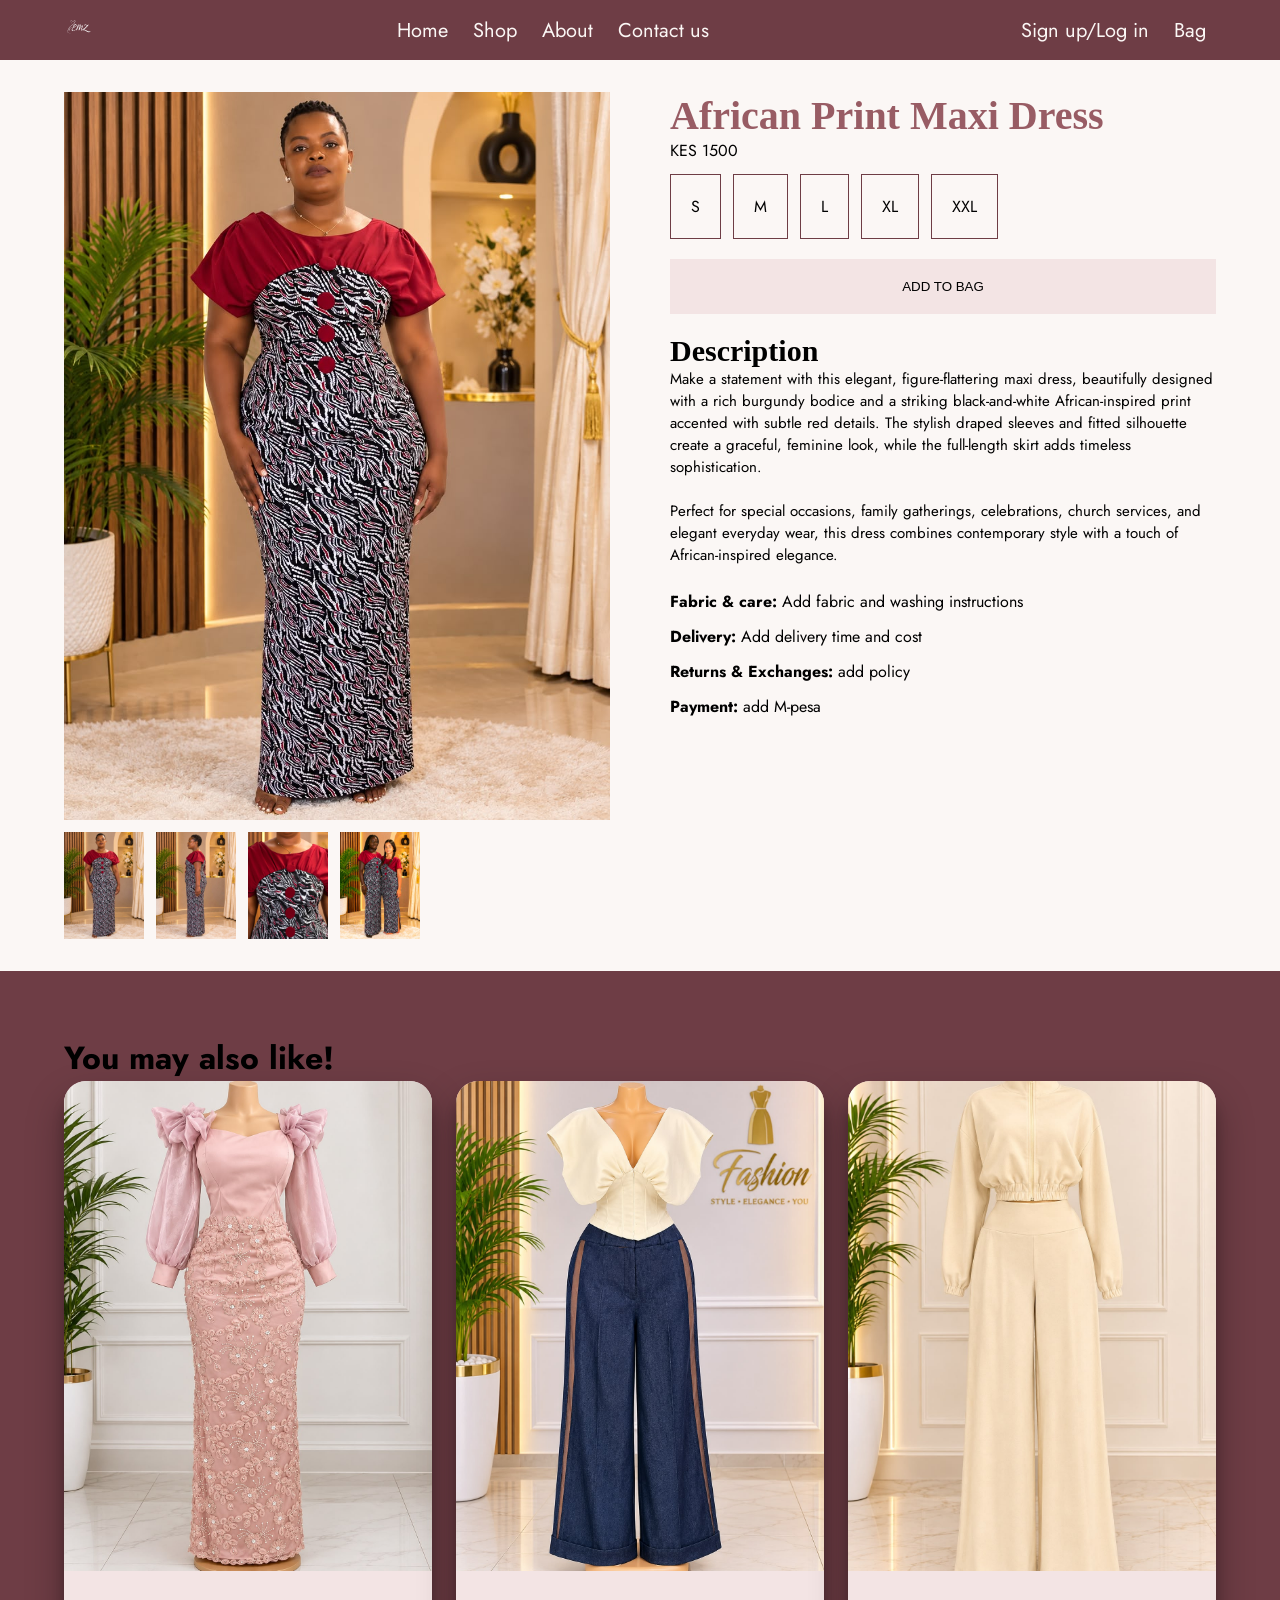
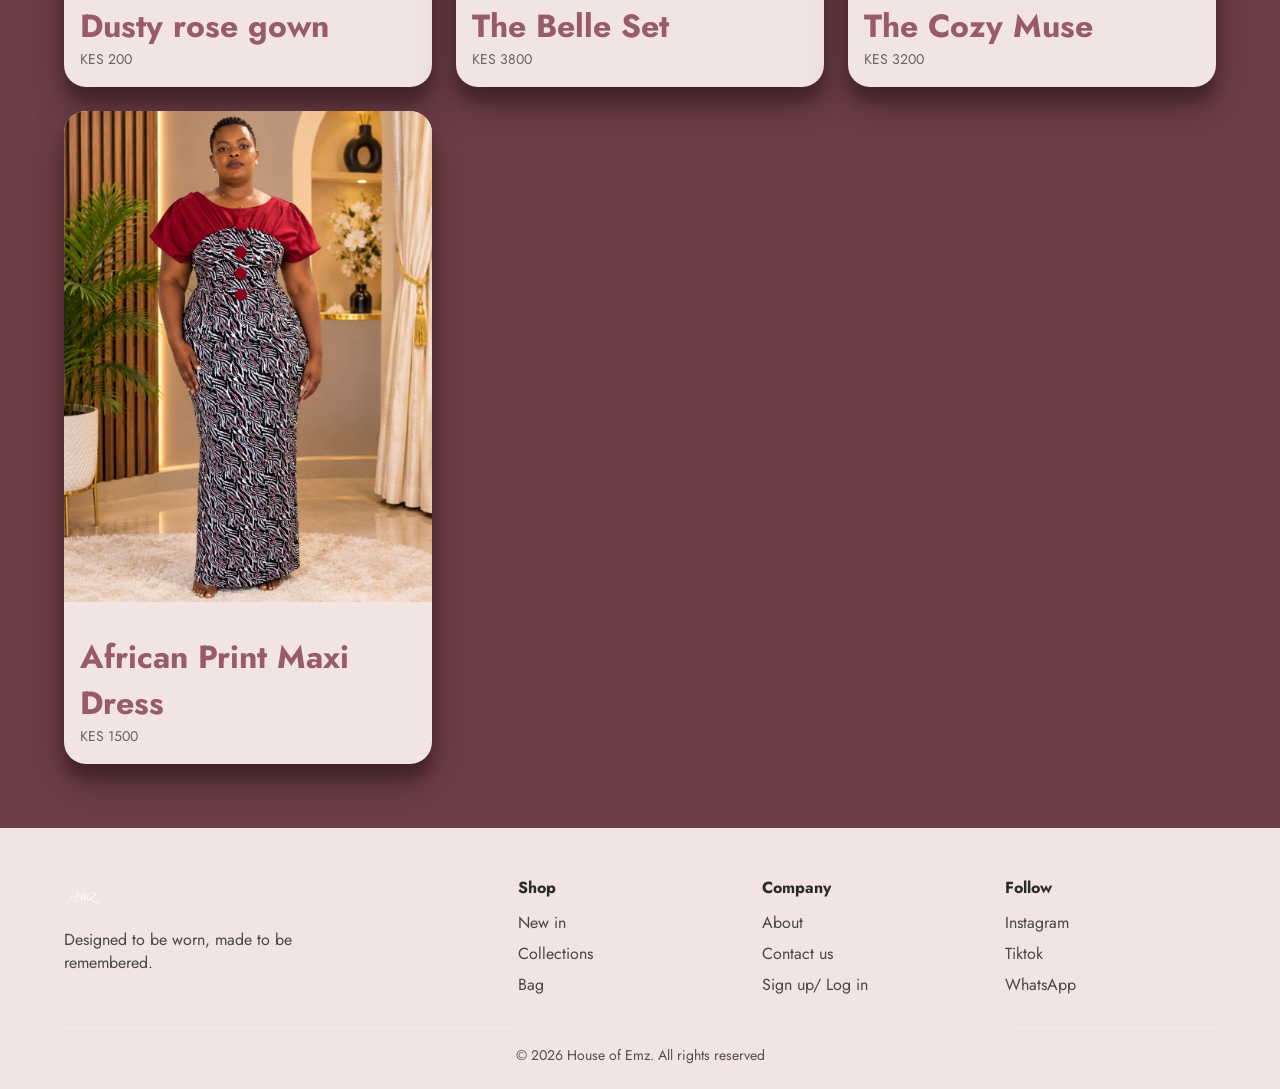
==== AfricanPrintMaxiDress.html @ 560baf7d "I was able to add an array with all the products information and learned I couuld get git an print i" ====
<!DOCTYPE html>
<html lang="en">
<head>
    <meta charset="UTF-8">
    <meta name="viewport" content="width=device-width, initial-scale=1.0">
    <title>House_of_Emz</title>
    <link rel="stylesheet" href="AfricanPrintMaxiDress.css">
    <link rel="preconnect" href="https://fonts.googleapis.com">
    <link rel="preconnect" href="https://fonts.gstatic.com" crossorigin>
    <link href="https://fonts.googleapis.com/css2?family=Jost:wght@400;500&display=swap" rel="stylesheet">
    <link href="https://fonts.googleapis.com/css2?family=Alfa+Slab+One&family=Festive&family=Imperial+Script&family=Lavishly+Yours&family=Monsieur+La+Doulaise&family=UnifrakturMaguntia&display=swap" rel="stylesheet">
</head>
<body>
    <header>
        <div class="logo">
            <img width="30" src="/Images/EMZ_logo.svg" alt="A logo">
        </div>

        <div class="menu">
            <a href="index.html">Home</a>
            <a href="">Shop</a>
            <a href="">About</a>
            <a href="">Contact us</a>
        </div>

        <div class="side_bar">
            <a href="">Sign up/Log in</a>
            <a href="">Bag</a>
        </div>
    </header>

    <div class="product">
        <div class="product-image">
            <img id="main-photo" src="Images/Design2.jpeg" alt="an image of burgundy & African print maxi dress">
            <div class="thumbnails">
                <img src="Images/Design2.jpeg" alt="Front view">
                <img src="Images/Design2_SideView.jpg" alt="Side view">
                <img src="Images/Design2_CloseUp.jpg" alt="">
                <img src="Images/Designe2_YoungerAge.jpg" alt=""> 
            </div>
            
        </div>
        <div class="product-description">
            <h2>African Print Maxi Dress</h2>
            <p>KES 1500</p>
            <div class="sizes">
                <p>S</p>
                <P>M</P>
                <p>L</p>
                <p>XL</p>
                <P>XXL</P>
            </div>
            <div class="button">
                <button class="add-to-bag">ADD TO BAG</button>
            </div>
            <div class="description">
                <h4>Description</h4>
                <p>Make a statement with this elegant, figure-flattering maxi dress, beautifully designed with a rich burgundy bodice and a 
                    striking black-and-white African-inspired print accented with subtle red details. The stylish draped sleeves and fitted 
                    silhouette create a graceful, feminine look, while the full-length skirt adds timeless sophistication.</p>
                    <br>
                <p>Perfect for special occasions, family gatherings, celebrations, church services, and elegant everyday wear, this dress 
                    combines contemporary style with a touch of African-inspired elegance.</p>
            </div>
            <div class="more-info">
                <p><b>Fabric & care: </b>Add fabric and washing instructions</p>
                <p><b>Delivery: </b>Add delivery time and cost</p>
                <p><b>Returns & Exchanges: </b>add policy</p>
                <p><b>Payment: </b>add M-pesa</p>
            </div>
        </div>
    </div>

    <div class="you-may-like">
        <h1>You may also like!</h1>
        <div class="designs">

            <a href="">
                <div class="design">
                    <img src="Images/Design1.jpg" alt="">
                    <div class="design-info">
                        <h1>Dusty rose gown</h1>
                            <p>KES 200</p>  
                    </div>
                </div>
            </a>

            <a href="">
                <div class="design">
                    <img src="Images/Design3.jpeg" alt="">
                    <div class="design-info">
                        <h1>The Belle Set</h1>
                            <p>KES 3800</p>  
                    </div>
                </div>
            </a>

            <a href="">
                <div class="design">
                    <img src="Images/Design4.jpg" alt="">
                    <div class="design-info">
                        <h1>The Cozy Muse</h1>
                            <p>KES 3200</p>  
                    </div>
                </div>
            </a>

            <a href="">
                <div class="design">
                    <img src="Images/Design2.jpeg" alt="">
                    <div class="design-info">
                        <h1>African Print Maxi Dress</h1>
                            <p>KES 1500</p>  
                    </div>
                </div>
            </a>

        </div>
    </div>

    <footer class="footer">
        <div class="footer-top">

            <div class="footer-brand">
                <img width="40" src="Images/EMZ_logo.svg" alt="A logo od EMZ">
                <p>Designed to be worn, made to be remembered.</p>
            </div>

            <div class="footer-column">
                <h4>Shop</h4>
                <a href="">New in</a>
                <a href="">Collections</a>
                <a href="">Bag</a>
            </div>

            <div class="footer-column">
                <h4>Company</h4>
                <a href="">About</a>
                <a href="">Contact us</a>
                <a href="">Sign up/ Log in</a>
            </div>

            <div class="footer-column">
                <h4>Follow</h4>
                <a href="">Instagram</a>
                <a href="">Tiktok</a>
                <a href="">WhatsApp</a>
            </div>
        </div>

        <div class="footer-bottom">
            <p>&copy; 2026 House of Emz. All rights reserved</p>
        </div>
    </footer>
    <script src="script.js"></script>
</body>
</body>
</html>
---- AfricanPrintMaxiDress.css ----
* {
    margin: 0;
    padding: 0;
    box-sizing: border-box;
}

body {
    --primary: #985C64;
    --secondary: #6E3D45;
    --text: #2B2B2B;
    --background: #fbf7f5;
    --footer: #f3e4e4;
    font-family: "Jost", Arial, sans-serif;
    background-color: var(--background);
}

header {
    display: flex;
    background: var(--secondary);
    gap: 24px;
    padding: 12px 5vw;
    align-items: center;
    justify-content: space-between;
}

header a{
    color: var(--background);
    text-decoration: none;
    font-size: 20px;
    margin: 10px;
}

a {
    text-decoration: none;
}

header a:hover{
   color: var(--primary);
}

.product {
    display: flex;
    justify-content: center;
    gap: 60px;
    padding: 32px 64px;
    align-items: flex-start;
}

.product-image {
    flex: 1;
    max-width: 550px;
}

.product-image img {
    width: 100%;
    display: block;
}

.product-image img {
    width: 100%;
    display: block;
}

.thumbnails {
    display: flex;
    gap: 12px;
    margin-top: 12px;
}

.thumbnails img {
    cursor: pointer;
    width: 80px;
}

.thumbnails img.active {
    outline: 2px solid var(--secondary);
}

.product-description {
    flex: 1;
    max-width: 550px;
}

.product-description h2 {
    font-size: 40px;
    font-family: 'Times New Roman', Times, serif;
    color: var(--primary);
}

.sizes {
    display: flex;
    gap: 12px;
    margin-top: 12px;
}

.sizes p {
    border: 1px solid var(--secondary);
    padding: 20px;
}

.sizes p:hover {
    color: var(--text);
    background: var(--secondary);
    cursor: pointer;
}

.sizes p:active {
    color: var(--text);
    background: var(--secondary);
    cursor: pointer;
}

button {
    margin-top: 20px;
    width: 100%;
    padding: 20px 40px;
    border: none;
    justify-content: center;
    background: var(--footer);
}

button:hover {
    background: var(--background);
    color: var(--secondary);
}

.description {
    margin-top: 20px;
    font-size: 15px;
}

.description h4 {
    font-family: 'Times New Roman', Times, serif;
    font-size: 30px;
}

.you-may-like {
    padding: 64px 5vw;
    background: var(--secondary);
}

.more-info {
    margin-top: 24px;
    gap: 20px;
}

.more-info p {
    margin: 0 0 12px 0;
}

.designs {
    display: grid;
    grid-template-columns: repeat(auto-fit, minmax(300px, 1fr));
    gap: 24px;
}

.design {
    box-shadow: rgba(0, 0, 0, 0.3) 0px 19px 38px, rgba(0, 0, 0, 0.22) 0px 15px 12px;
    background: var(--footer);
    border-radius: 22px;
    overflow: hidden;
}

.design img {
    width: 100%;
    aspect-ratio: 3/4;
    object-fit: cover;
}

.design-info {
    padding: 14px 16px 18px;
    color: var(--primary);
    text-decoration: none;
    display: flex;
    flex-direction: column;
    margin-top: 12px;
}

.design-info p {
    color: #6b6262;
    font-size: 14px;
}

.footer {
    background: var(--footer);
    color: var(--text);
    padding: 48px 5vw 24px;
 }

 .footer-top {
    display: grid;
    grid-template-columns: 2fr 1fr 1fr 1fr;
    gap: 32px;
}

.footer-brand {
    display: flex;
    flex-direction: column;
    gap: 12px;
}

.footer-brand p {
    max-width: 250px;
    opacity: 0.85;
}

.footer-column {
   display: flex;
   flex-direction: column;
   gap: 8px; 
}

.footer-column h4 {
    margin-bottom: 4px;
}

.footer a {
    color: var(--text);
    text-decoration: none;
    opacity: 0.85;
}

.footer a:hover {
    opacity: 1;
    text-decoration: underline;
}

.footer-bottom {
    margin-top: 32px;
    padding-top: 16px;
    border-top: 1px solid rgba(255, 255, 255, 0.25);
    text-align: center;
    font-size: 14px;
    opacity: 0.8;
}
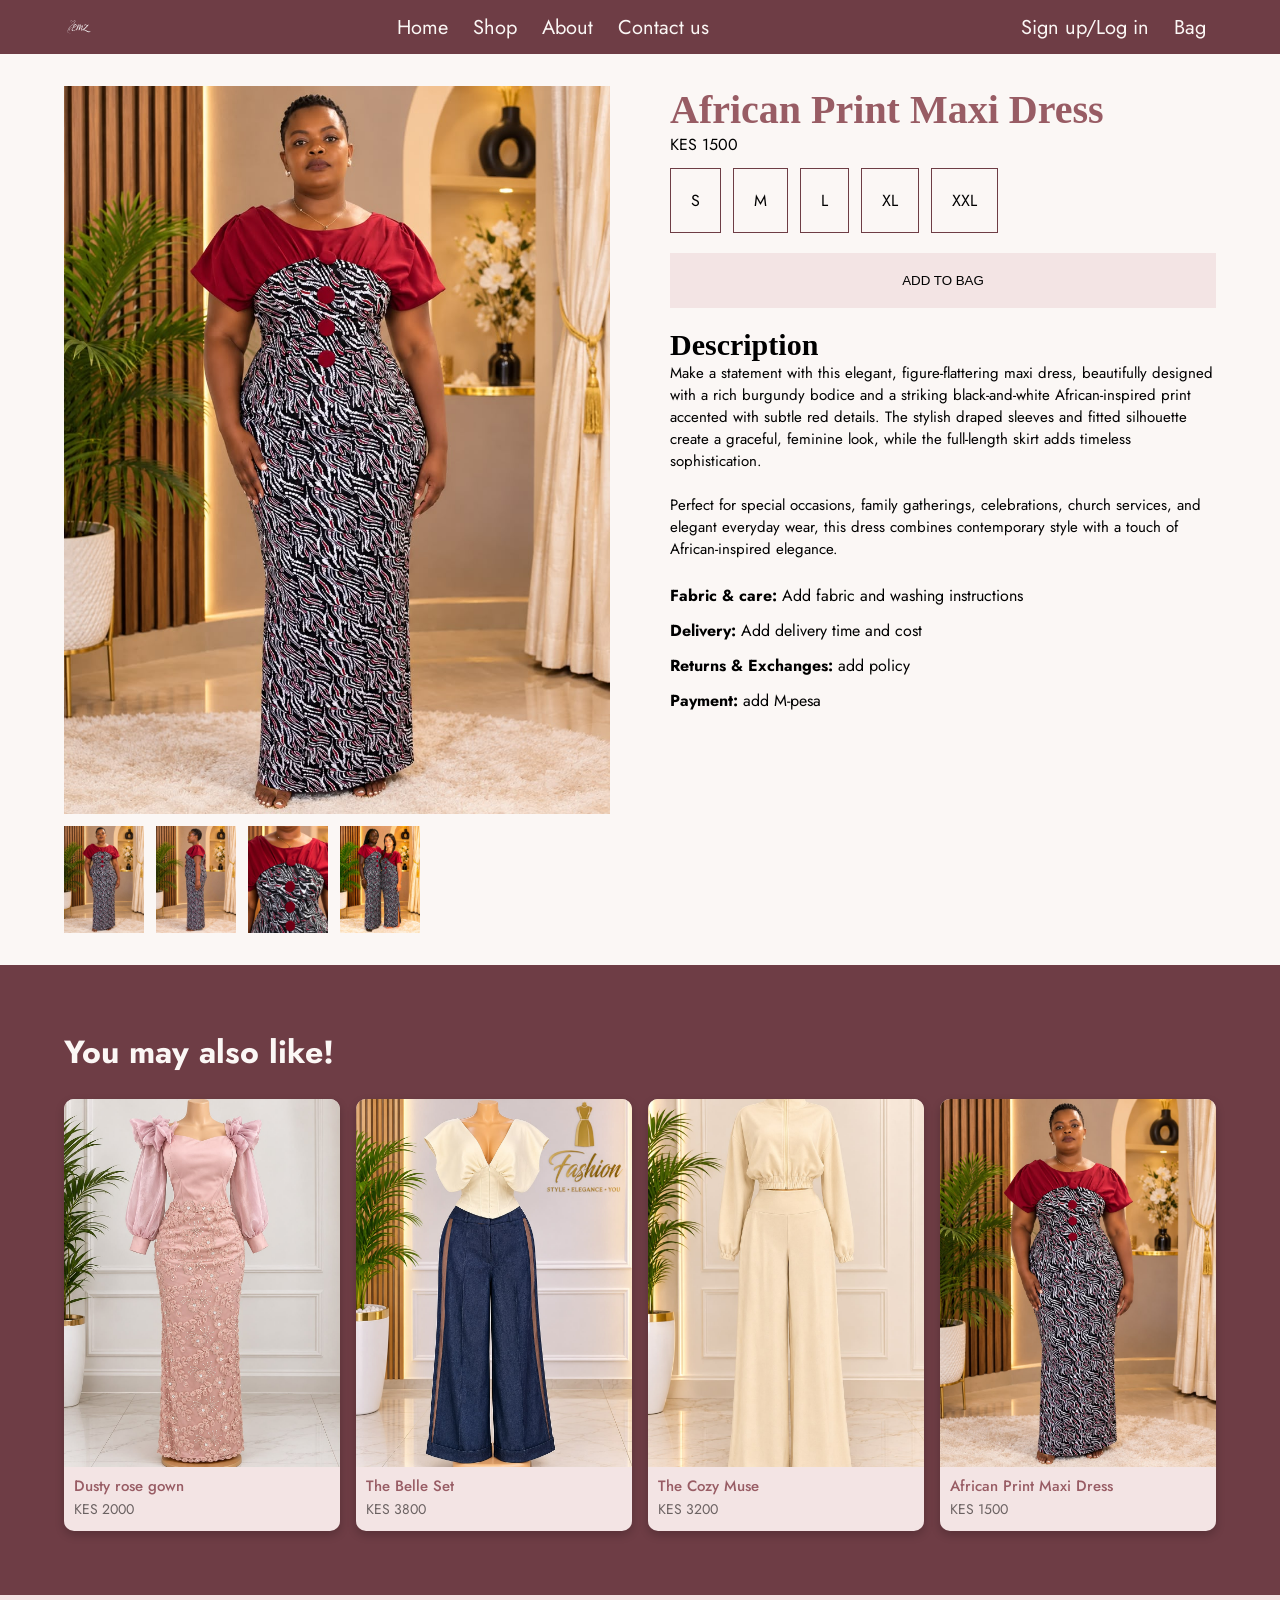
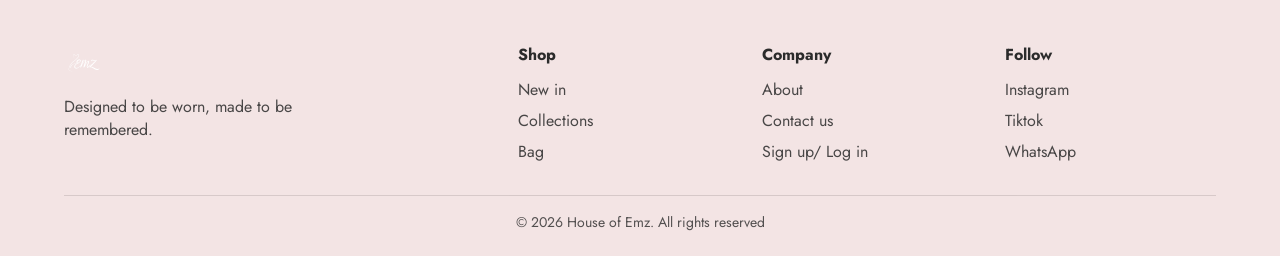
==== commit bd7ddaa7: "So I have added a media quarry for tablet and mobile responsiveness" ====
--- a/AfricanPrintMaxiDress.html
+++ b/AfricanPrintMaxiDress.html
@@ -4,39 +4,46 @@
     <meta charset="UTF-8">
     <meta name="viewport" content="width=device-width, initial-scale=1.0">
     <title>House_of_Emz</title>
-    <link rel="stylesheet" href="AfricanPrintMaxiDress.css">
+    <link rel="stylesheet" href="ProductDesign.css">
     <link rel="preconnect" href="https://fonts.googleapis.com">
     <link rel="preconnect" href="https://fonts.gstatic.com" crossorigin>
     <link href="https://fonts.googleapis.com/css2?family=Jost:wght@400;500&display=swap" rel="stylesheet">
-    <link href="https://fonts.googleapis.com/css2?family=Alfa+Slab+One&family=Festive&family=Imperial+Script&family=Lavishly+Yours&family=Monsieur+La+Doulaise&family=UnifrakturMaguntia&display=swap" rel="stylesheet">
 </head>
 <body>
     <header>
         <div class="logo">
-            <img width="30" src="/Images/EMZ_logo.svg" alt="A logo">
+            <img width="30" src="Images/EMZ_logo.svg" alt="A logo">
         </div>
 
         <div class="menu">
             <a href="index.html">Home</a>
-            <a href="">Shop</a>
-            <a href="">About</a>
-            <a href="">Contact us</a>
+            <a href="#">Shop</a>
+            <a href="#">About</a>
+            <a href="#">Contact us</a>
         </div>
 
         <div class="side_bar">
-            <a href="">Sign up/Log in</a>
-            <a href="">Bag</a>
+            <a href="#">Sign up/Log in</a>
+            <a href="#">Bag</a>
         </div>
     </header>
 
     <div class="product">
         <div class="product-image">
-            <img id="main-photo" src="Images/Design2.jpeg" alt="an image of burgundy & African print maxi dress">
+            <img id="main-photo" src="Images/Design2.jpeg" alt="Burgundy and African print maxi dress">
             <div class="thumbnails">
                 <img src="Images/Design2.jpeg" alt="Front view">
                 <img src="Images/Design2_SideView.jpg" alt="Side view">
                 <img src="Images/Design2_CloseUp.jpg" alt="">
                 <img src="Images/Designe2_YoungerAge.jpg" alt=""> 
+            </div>
+
+            <!--Mobile responsive-->
+            <div class="gallery">
+                <img src="Images/Design2.jpeg" alt="Front view">
+                <img src="Images/Design2_SideView.jpg" alt="Side view" loading="lazy">
+                <img src="Images/Design2_CloseUp.jpg" alt="Close up" loading="lazy">
+                <img src="Images/Designe2_YoungerAge.jpg" alt="Another view" loading="lazy">    
             </div>
             
         </div>
@@ -45,13 +52,13 @@
             <p>KES 1500</p>
             <div class="sizes">
                 <p>S</p>
-                <P>M</P>
+                <p>M</p>
                 <p>L</p>
                 <p>XL</p>
-                <P>XXL</P>
+                <p>XXL</p>
             </div>
             <div class="button">
-                <button class="add-to-bag">ADD TO BAG</button>
+                <button class="add-to-bag" data-id="2">ADD TO BAG</button>
             </div>
             <div class="description">
                 <h4>Description</h4>
@@ -75,17 +82,17 @@
         <h1>You may also like!</h1>
         <div class="designs">
 
-            <a href="">
+            <a href="Dusty_rose_gown.html">
                 <div class="design">
                     <img src="Images/Design1.jpg" alt="">
                     <div class="design-info">
                         <h1>Dusty rose gown</h1>
-                            <p>KES 200</p>  
+                            <p>KES 2000</p>  
                     </div>
                 </div>
             </a>
 
-            <a href="">
+            <a href="The_belle_set.html">
                 <div class="design">
                     <img src="Images/Design3.jpeg" alt="">
                     <div class="design-info">
@@ -95,7 +102,7 @@
                 </div>
             </a>
 
-            <a href="">
+            <a href="The_cozy_Muse.html">
                 <div class="design">
                     <img src="Images/Design4.jpg" alt="">
                     <div class="design-info">
@@ -105,7 +112,7 @@
                 </div>
             </a>
 
-            <a href="">
+            <a href="AfricanPrintMaxiDress.html">
                 <div class="design">
                     <img src="Images/Design2.jpeg" alt="">
                     <div class="design-info">
@@ -122,29 +129,29 @@
         <div class="footer-top">
 
             <div class="footer-brand">
-                <img width="40" src="Images/EMZ_logo.svg" alt="A logo od EMZ">
+                <img width="40" src="Images/EMZ_logo.svg" alt="A logo of EMZ">
                 <p>Designed to be worn, made to be remembered.</p>
             </div>
 
             <div class="footer-column">
                 <h4>Shop</h4>
-                <a href="">New in</a>
-                <a href="">Collections</a>
-                <a href="">Bag</a>
+                <a href="#">New in</a>
+                <a href="#">Collections</a>
+                <a href="#">Bag</a>
             </div>
 
             <div class="footer-column">
                 <h4>Company</h4>
-                <a href="">About</a>
-                <a href="">Contact us</a>
-                <a href="">Sign up/ Log in</a>
+                <a href="#">About</a>
+                <a href="#">Contact us</a>
+                <a href="#">Sign up/ Log in</a>
             </div>
 
             <div class="footer-column">
                 <h4>Follow</h4>
-                <a href="">Instagram</a>
-                <a href="">Tiktok</a>
-                <a href="">WhatsApp</a>
+                <a href="#">Instagram</a>
+                <a href="#">Tiktok</a>
+                <a href="#">WhatsApp</a>
             </div>
         </div>
 
@@ -154,5 +161,4 @@
     </footer>
     <script src="script.js"></script>
 </body>
-</body>
 </html>
--- a/ProductDesign.css
+++ b/ProductDesign.css
@@ -0,0 +1,398 @@
+/* =========================================================
+   BASE (desktop first)
+   ========================================================= */
+* {
+    margin: 0;
+    padding: 0;
+    box-sizing: border-box;
+}
+
+img {
+    max-width: 100%;
+    height: auto;
+    display: block;
+}
+
+body {
+    --primary: #985C64;
+    --secondary: #6E3D45;
+    --text: #2B2B2B;
+    --background: #fbf7f5;
+    --footer: #f3e4e4;
+    font-family: "Jost", Arial, sans-serif;
+    background-color: var(--background);
+}
+
+a {
+    text-decoration: none;
+}
+
+/* ---------- Header ---------- */
+header {
+    display: flex;
+    background: var(--secondary);
+    gap: 24px;
+    padding: 12px 5vw;
+    align-items: center;
+    justify-content: space-between;
+}
+
+header a {
+    color: var(--background);
+    font-size: 20px;
+    margin: 10px;
+}
+
+header a:hover {
+    color: var(--primary);
+}
+
+/* ---------- Product section ---------- */
+.product {
+    display: flex;
+    justify-content: center;
+    gap: 60px;
+    padding: 32px 64px;
+    align-items: flex-start;
+}
+
+.product-image {
+    flex: 1;
+    max-width: 550px;
+    min-width: 0;
+}
+
+.product-description {
+    flex: 1;
+    max-width: 550px;
+    min-width: 0;
+}
+
+/* Desktop gallery: main photo + thumbnails (click to change) */
+.thumbnails {
+    display: flex;
+    gap: 12px;
+    margin-top: 12px;
+}
+
+.thumbnails img {
+    cursor: pointer;
+    width: 80px;
+}
+
+.thumbnails img.active {
+    outline: 2px solid var(--secondary);
+}
+
+/* Swipe gallery is hidden on desktop */
+.gallery {
+    display: none;
+}
+
+.product-description h2 {
+    font-size: 40px;
+    font-family: 'Times New Roman', Times, serif;
+    color: var(--primary);
+}
+
+.sizes {
+    display: flex;
+    gap: 12px;
+    margin-top: 12px;
+}
+
+.sizes p {
+    border: 1px solid var(--secondary);
+    padding: 20px;
+}
+
+.sizes p:hover,
+.sizes p:active {
+    color: var(--text);
+    background: var(--secondary);
+    cursor: pointer;
+}
+
+button {
+    margin-top: 20px;
+    width: 100%;
+    padding: 20px 40px;
+    border: none;
+    background: var(--footer);
+}
+
+button:hover {
+    background: var(--background);
+    color: var(--secondary);
+}
+
+.description {
+    margin-top: 20px;
+    font-size: 15px;
+}
+
+.description h4 {
+    font-family: 'Times New Roman', Times, serif;
+    font-size: 30px;
+}
+
+.more-info {
+    margin-top: 24px;
+}
+
+.more-info p {
+    margin: 0 0 12px 0;
+}
+
+/* ---------- You may also like ---------- */
+.you-may-like {
+    padding: 64px 5vw;
+    background: var(--secondary);
+}
+
+.designs {
+    display: grid;
+    grid-template-columns: repeat(4, minmax(0, 1fr));   /* desktop: 4 per row */
+    gap: 16px;
+}
+
+.designs a {
+    display: block;
+    min-width: 0;
+}
+
+.design {
+    height: 100%;
+    background: var(--footer);
+    border-radius: 10px;
+    overflow: hidden;
+    box-shadow: 0 4px 10px rgba(0, 0, 0, 0.2);
+}
+
+.design img {
+    width: 100%;
+    aspect-ratio: 3/4;
+    object-fit: cover;
+}
+
+.design-info {
+    padding: 8px 10px 12px;
+    color: var(--primary);
+    display: flex;
+    flex-direction: column;
+    gap: 2px;
+}
+
+.design-info h1 {
+    font-size: 15px;
+    font-weight: 500;
+    white-space: nowrap;          /* one line, cut with ... like Fashion Nova */
+    overflow: hidden;
+    text-overflow: ellipsis;
+}
+
+.design-info p {
+    color: #6b6262;
+    font-size: 14px;
+}
+
+/* ---------- Footer ---------- */
+.footer {
+    background: var(--footer);
+    color: var(--text);
+    padding: 48px 5vw 24px;
+}
+
+.footer-top {
+    display: grid;
+    grid-template-columns: 2fr 1fr 1fr 1fr;
+    gap: 32px;
+}
+
+.footer-brand {
+    display: flex;
+    flex-direction: column;
+    gap: 12px;
+}
+
+.footer-brand p {
+    max-width: 250px;
+    opacity: 0.85;
+}
+
+.footer-column {
+    display: flex;
+    flex-direction: column;
+    gap: 8px;
+}
+
+.footer-column h4 {
+    margin-bottom: 4px;
+}
+
+.footer a {
+    color: var(--text);
+    opacity: 0.85;
+}
+
+.footer a:hover {
+    opacity: 1;
+    text-decoration: underline;
+}
+
+.footer-bottom {
+    margin-top: 32px;
+    padding-top: 16px;
+    border-top: 1px solid rgba(0, 0, 0, 0.15);
+    text-align: center;
+    font-size: 14px;
+    opacity: 0.8;
+}
+
+
+/* =========================================================
+   TABLET + PHONE  (1024px and below)
+   Everything that should apply to BOTH goes here.
+   ========================================================= */
+@media (max-width: 1024px) {
+
+    header {
+        flex-wrap: wrap;
+        justify-content: center;
+        gap: 8px;
+    }
+
+    header a {
+        font-size: 16px;
+        margin: 6px;
+    }
+
+    /* Images on top, information below */
+    .product {
+        flex-direction: column;
+        align-items: stretch;
+        gap: 24px;
+        padding: 16px 5vw 32px;
+    }
+
+    .product-image,
+    .product-description {
+        flex: none;
+        width: 100%;
+        max-width: 100%;
+    }
+
+    /* Hide the click version */
+    #main-photo,
+    .thumbnails {
+        display: none;
+    }
+
+    /* Show the swipe version */
+    .gallery {
+        display: flex;
+        gap: 4px;
+        overflow-x: auto;
+        scroll-snap-type: x mandatory;
+        scroll-behavior: smooth;
+        -webkit-overflow-scrolling: touch;
+        scrollbar-width: none;
+    }
+
+    .gallery::-webkit-scrollbar {
+        display: none;
+    }
+
+    .gallery img {
+        flex: 0 0 85%;              /* phone default: one image + a peek of the next */
+        scroll-snap-align: start;
+        aspect-ratio: 3 / 4;
+        object-fit: cover;
+    }
+
+    .product-description h2 {
+        font-size: 32px;
+    }
+
+    .you-may-like {
+        padding: 40px 5vw;
+    }
+
+    .designs {
+        grid-template-columns: repeat(3, minmax(0, 1fr));   /* tablet: 3 per row */
+        gap: 12px;
+    }
+
+    .footer-top {
+        grid-template-columns: 1fr 1fr;
+    }
+}
+
+
+/* =========================================================
+   TABLET ONLY (481px - 1024px): about 1.5 images visible
+   ========================================================= */
+@media (min-width: 481px) and (max-width: 1024px) {
+
+    .gallery img {
+        flex: 0 0 48%;
+    }
+}
+
+
+/* =========================================================
+   SMALL PHONES (480px and below): tweaks only
+   ========================================================= */
+@media (max-width: 480px) {
+
+    .product-description h2 {
+        font-size: 26px;
+    }
+
+    .sizes {
+        flex-wrap: wrap;
+        gap: 8px;
+    }
+
+    .sizes p {
+        padding: 12px 16px;
+    }
+
+    button {
+        padding: 16px 20px;
+    }
+
+    .description h4 {
+        font-size: 24px;
+    }
+
+    .designs {
+        grid-template-columns: repeat(2, minmax(0, 1fr));   /* phone: 2 per row */
+        gap: 8px;
+    }
+
+    .design-info h1 {
+        font-size: 13px;
+    }
+
+    .design-info p {
+        font-size: 13px;
+    }
+
+    .footer-top {
+        grid-template-columns: 1fr;
+    }
+}
+
+/* ---------- Fixes ---------- */
+.sizes p:hover,
+.sizes p.selected {
+    color: var(--background);
+    background: var(--secondary);
+    cursor: pointer;
+}
+
+.you-may-like > h1 {
+    color: var(--background);
+    margin-bottom: 24px;
+}
